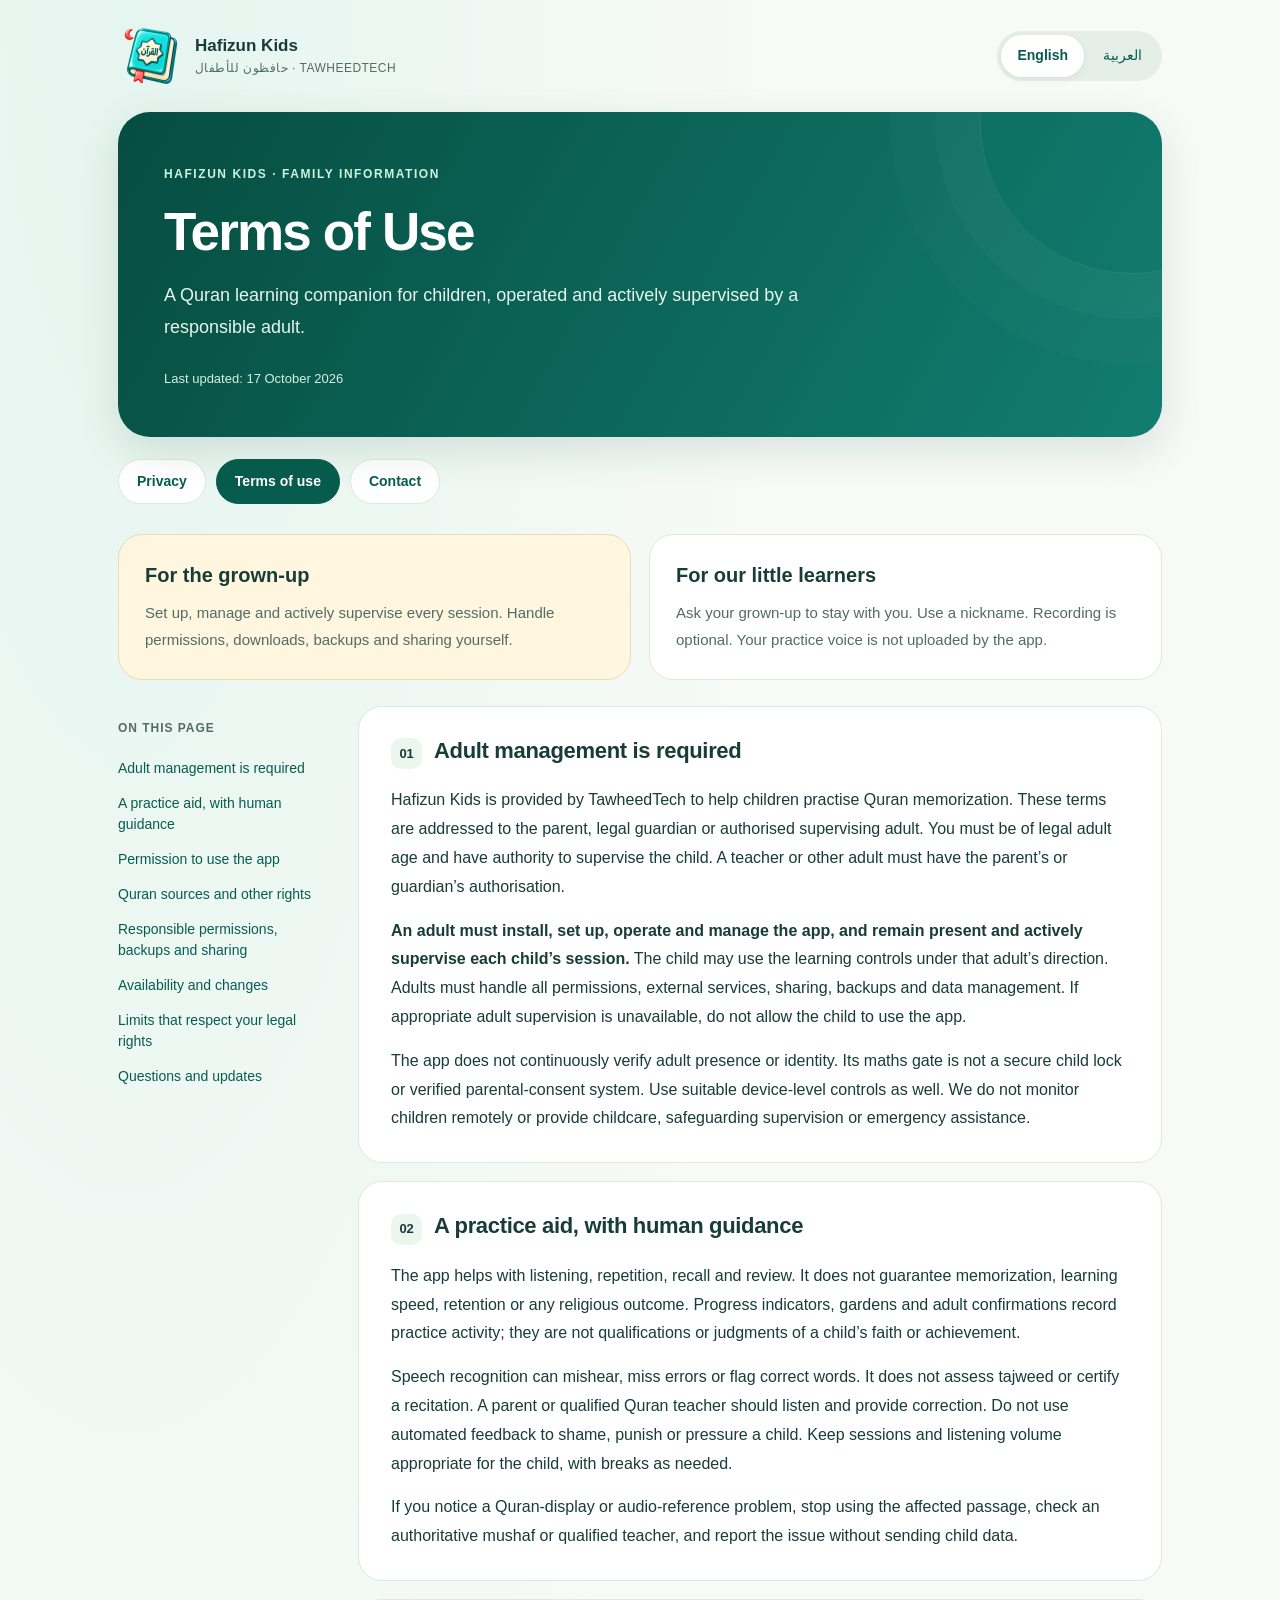
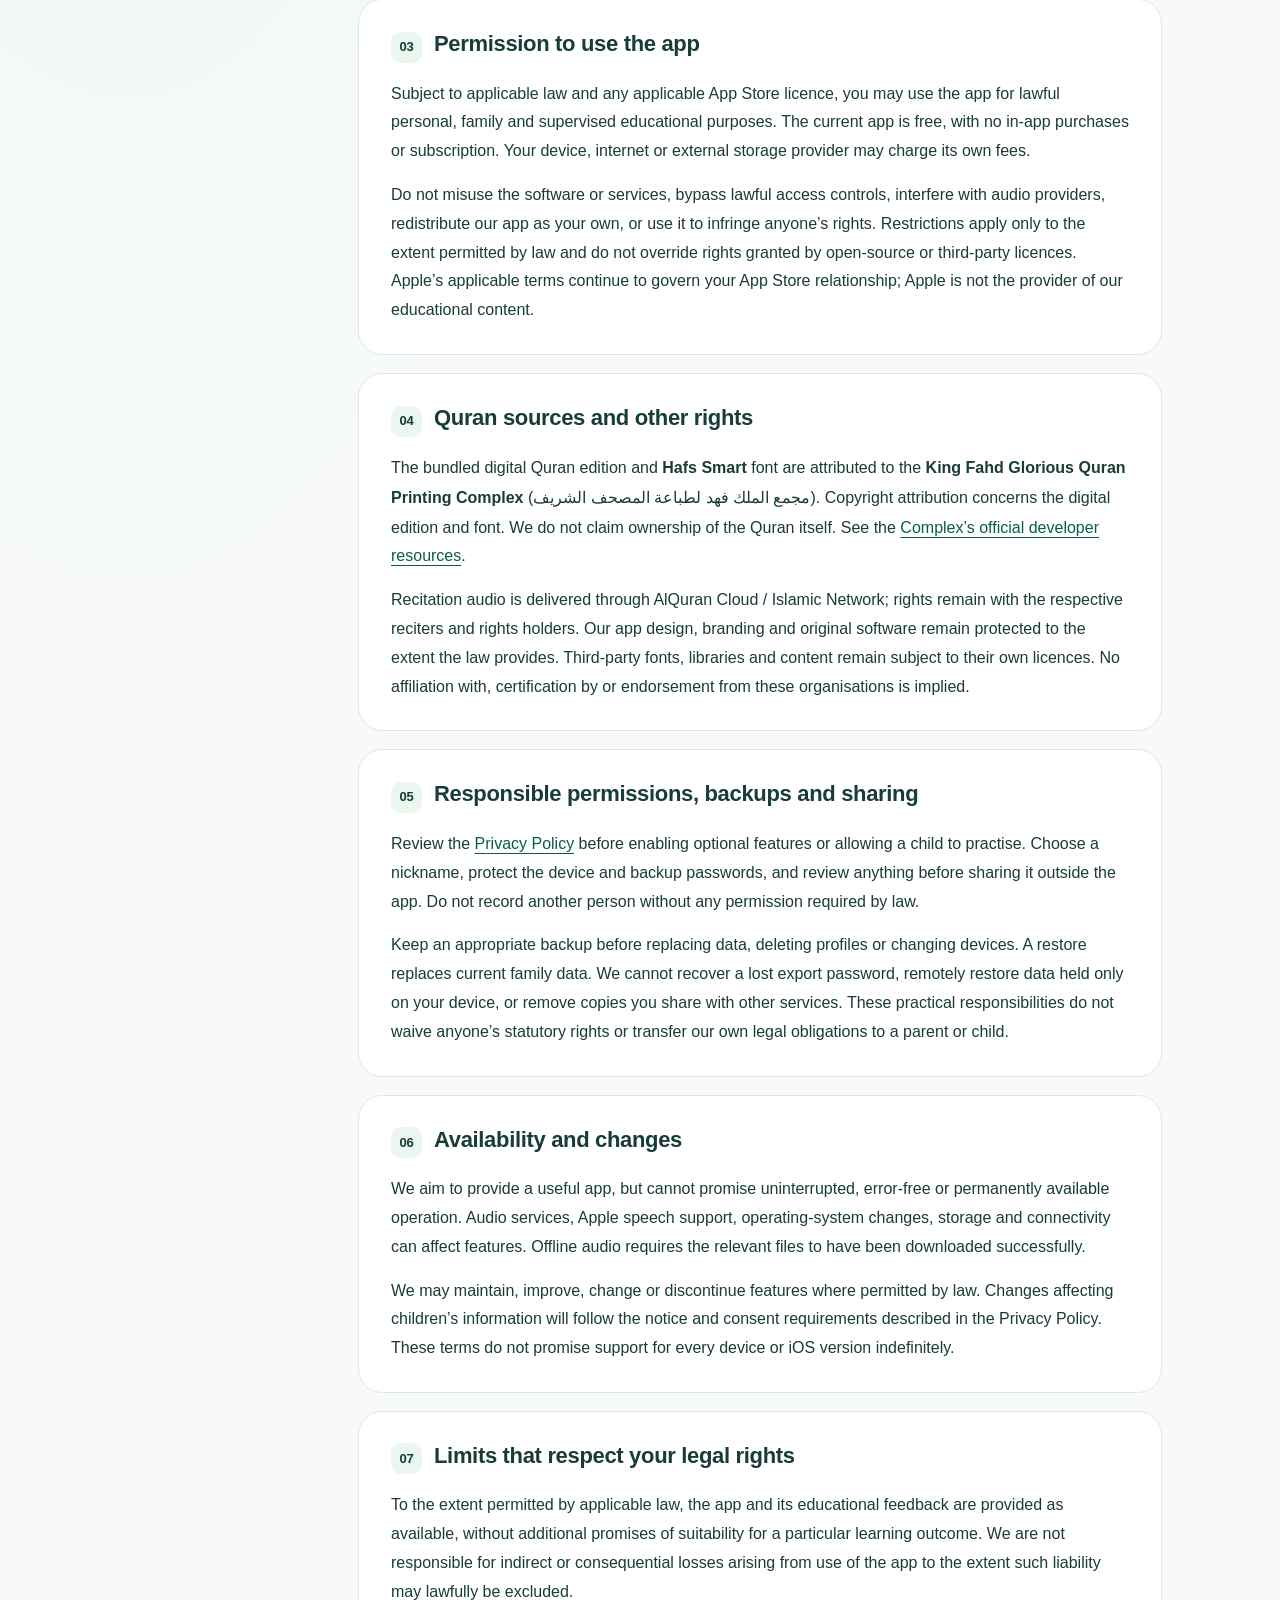
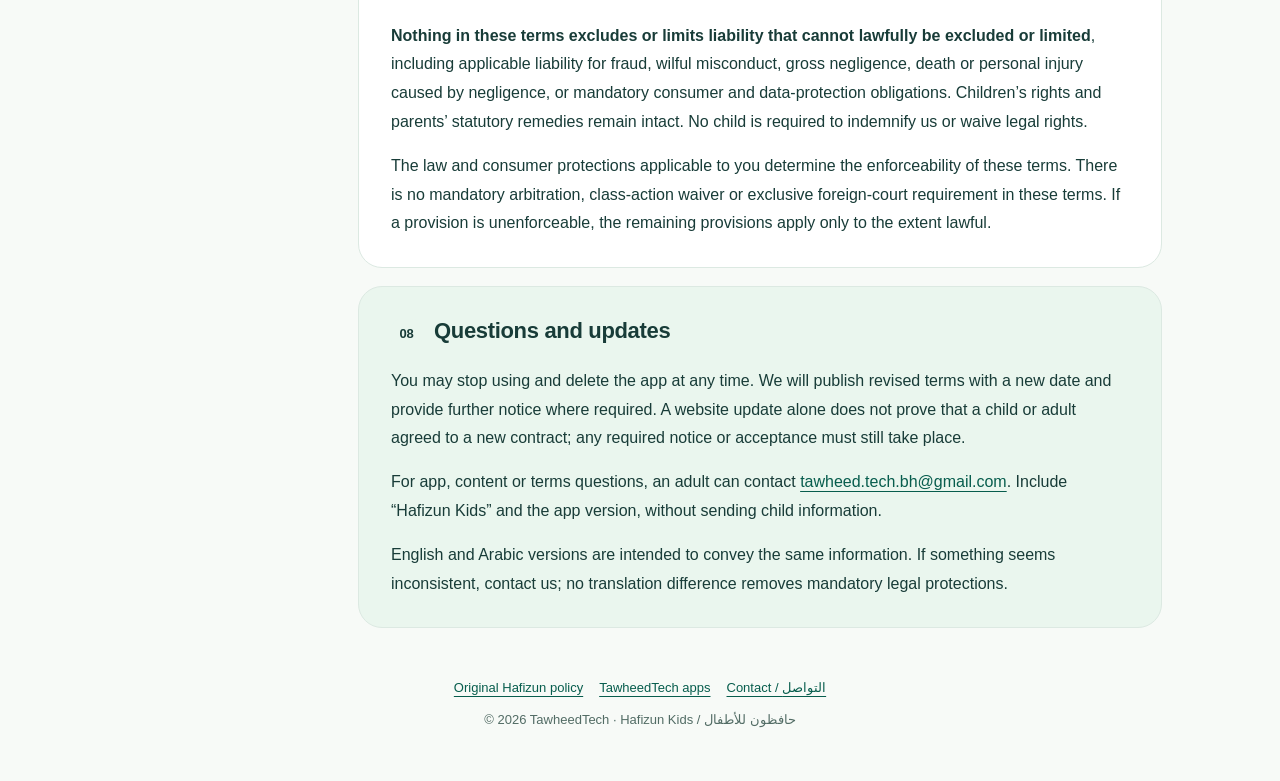
==== terms.html @ 1b9d5322 "Publish Hafizun Kids privacy policy and terms" ====
<!doctype html>
<html lang="en"><head><meta charset="utf-8"><meta name="viewport" content="width=device-width,initial-scale=1"><meta name="description" content="Hafizun Kids Terms of Use: adult supervision, local family data, optional on-device voice practice and parent choices. English and Arabic."><meta name="theme-color" content="#075d4d"><meta name="referrer" content="no-referrer"><meta name="robots" content="index,follow"><title>Terms of Use · Hafizun Kids</title><link rel="icon" href="logo.png"><link rel="stylesheet" href="style.css"></head>
<body><a class="skip" href="#main">Skip to content / انتقل إلى المحتوى</a><div class="shell"><header class="topbar"><a class="brand" href="index.html" data-local-link><img src="logo.png" width="64" height="64" alt="Hafizun Kids Quran book and crescent logo"><span>Hafizun Kids<small>حافظون للأطفال · TAWHEEDTECH</small></span></a><nav class="languages" aria-label="Language / اللغة"><a href="?lang=en" data-language-link="en" lang="en">English</a><a href="?lang=ar" data-language-link="ar" lang="ar">العربية</a></nav></header><main id="main"><noscript><p class="nojs-note">Both languages are shown below. تظهر اللغتان أدناه.</p></noscript><article data-language="en" lang="en" dir="ltr"><header class="hero"><span class="eyebrow">HAFIZUN KIDS · FAMILY INFORMATION</span><h1>Terms of Use</h1><p>A Quran learning companion for children, operated and actively supervised by a responsible adult.</p><p class="meta">Last updated: 17 October 2026</p></header><nav class="tabs" aria-label="Policy pages"><a href="index.html" data-local-link >Privacy</a><a href="terms.html" data-local-link aria-current="page">Terms of use</a><a href="#en-contact">Contact</a></nav><div class="intro"><section class="tile adult"><h2>For the grown-up</h2><p>Set up, manage and actively supervise every session. Handle permissions, downloads, backups and sharing yourself.</p></section><section class="tile"><h2>For our little learners</h2><p>Ask your grown-up to stay with you. Use a nickname. Recording is optional. Your practice voice is not uploaded by the app.</p></section></div><div class="layout"><nav class="toc" aria-label="On this page"><h2>On this page</h2><a href="#en-adult-use">Adult management is required</a><a href="#en-learning">A practice aid, with human guidance</a><a href="#en-licence">Permission to use the app</a><a href="#en-rights">Quran sources and other rights</a><a href="#en-your-data">Responsible permissions, backups and sharing</a><a href="#en-availability">Availability and changes</a><a href="#en-limits">Limits that respect your legal rights</a><a href="#en-contact">Questions and updates</a></nav><div class="content"><section class="section " id="en-adult-use"><h2><span class="number" aria-hidden="true">01</span>Adult management is required</h2><p>Hafizun Kids is provided by TawheedTech to help children practise Quran memorization. These terms are addressed to the parent, legal guardian or authorised supervising adult. You must be of legal adult age and have authority to supervise the child. A teacher or other adult must have the parent’s or guardian’s authorisation.</p><p><strong>An adult must install, set up, operate and manage the app, and remain present and actively supervise each child’s session.</strong> The child may use the learning controls under that adult’s direction. Adults must handle all permissions, external services, sharing, backups and data management. If appropriate adult supervision is unavailable, do not allow the child to use the app.</p><p>The app does not continuously verify adult presence or identity. Its maths gate is not a secure child lock or verified parental-consent system. Use suitable device-level controls as well. We do not monitor children remotely or provide childcare, safeguarding supervision or emergency assistance.</p></section><section class="section " id="en-learning"><h2><span class="number" aria-hidden="true">02</span>A practice aid, with human guidance</h2><p>The app helps with listening, repetition, recall and review. It does not guarantee memorization, learning speed, retention or any religious outcome. Progress indicators, gardens and adult confirmations record practice activity; they are not qualifications or judgments of a child’s faith or achievement.</p><p>Speech recognition can mishear, miss errors or flag correct words. It does not assess tajweed or certify a recitation. A parent or qualified Quran teacher should listen and provide correction. Do not use automated feedback to shame, punish or pressure a child. Keep sessions and listening volume appropriate for the child, with breaks as needed.</p><p>If you notice a Quran-display or audio-reference problem, stop using the affected passage, check an authoritative mushaf or qualified teacher, and report the issue without sending child data.</p></section><section class="section " id="en-licence"><h2><span class="number" aria-hidden="true">03</span>Permission to use the app</h2><p>Subject to applicable law and any applicable App Store licence, you may use the app for lawful personal, family and supervised educational purposes. The current app is free, with no in-app purchases or subscription. Your device, internet or external storage provider may charge its own fees.</p><p>Do not misuse the software or services, bypass lawful access controls, interfere with audio providers, redistribute our app as your own, or use it to infringe anyone’s rights. Restrictions apply only to the extent permitted by law and do not override rights granted by open-source or third-party licences. Apple’s applicable terms continue to govern your App Store relationship; Apple is not the provider of our educational content.</p></section><section class="section " id="en-rights"><h2><span class="number" aria-hidden="true">04</span>Quran sources and other rights</h2><p>The bundled digital Quran edition and <strong>Hafs Smart</strong> font are attributed to the <strong>King Fahd Glorious Quran Printing Complex</strong> (<span lang="ar" dir="rtl">مجمع الملك فهد لطباعة المصحف الشريف</span>). Copyright attribution concerns the digital edition and font. We do not claim ownership of the Quran itself. See the <a href="https://qurancomplex.gov.sa/en/techquran/dev/">Complex’s official developer resources</a>.</p><p>Recitation audio is delivered through AlQuran Cloud / Islamic Network; rights remain with the respective reciters and rights holders. Our app design, branding and original software remain protected to the extent the law provides. Third-party fonts, libraries and content remain subject to their own licences. No affiliation with, certification by or endorsement from these organisations is implied.</p></section><section class="section " id="en-your-data"><h2><span class="number" aria-hidden="true">05</span>Responsible permissions, backups and sharing</h2><p>Review the <a href="index.html" data-local-link>Privacy Policy</a> before enabling optional features or allowing a child to practise. Choose a nickname, protect the device and backup passwords, and review anything before sharing it outside the app. Do not record another person without any permission required by law.</p><p>Keep an appropriate backup before replacing data, deleting profiles or changing devices. A restore replaces current family data. We cannot recover a lost export password, remotely restore data held only on your device, or remove copies you share with other services. These practical responsibilities do not waive anyone’s statutory rights or transfer our own legal obligations to a parent or child.</p></section><section class="section " id="en-availability"><h2><span class="number" aria-hidden="true">06</span>Availability and changes</h2><p>We aim to provide a useful app, but cannot promise uninterrupted, error-free or permanently available operation. Audio services, Apple speech support, operating-system changes, storage and connectivity can affect features. Offline audio requires the relevant files to have been downloaded successfully.</p><p>We may maintain, improve, change or discontinue features where permitted by law. Changes affecting children’s information will follow the notice and consent requirements described in the Privacy Policy. These terms do not promise support for every device or iOS version indefinitely.</p></section><section class="section " id="en-limits"><h2><span class="number" aria-hidden="true">07</span>Limits that respect your legal rights</h2><p>To the extent permitted by applicable law, the app and its educational feedback are provided as available, without additional promises of suitability for a particular learning outcome. We are not responsible for indirect or consequential losses arising from use of the app to the extent such liability may lawfully be excluded.</p><p><strong>Nothing in these terms excludes or limits liability that cannot lawfully be excluded or limited</strong>, including applicable liability for fraud, wilful misconduct, gross negligence, death or personal injury caused by negligence, or mandatory consumer and data-protection obligations. Children’s rights and parents’ statutory remedies remain intact. No child is required to indemnify us or waive legal rights.</p><p>The law and consumer protections applicable to you determine the enforceability of these terms. There is no mandatory arbitration, class-action waiver or exclusive foreign-court requirement in these terms. If a provision is unenforceable, the remaining provisions apply only to the extent lawful.</p></section><section class="section contact" id="en-contact"><h2><span class="number" aria-hidden="true">08</span>Questions and updates</h2><p>You may stop using and delete the app at any time. We will publish revised terms with a new date and provide further notice where required. A website update alone does not prove that a child or adult agreed to a new contract; any required notice or acceptance must still take place.</p><p>For app, content or terms questions, an adult can contact <a href="mailto:tawheed.tech.bh@gmail.com">tawheed.tech.bh@gmail.com</a>. Include “Hafizun Kids” and the app version, without sending child information.</p><p>English and Arabic versions are intended to convey the same information. If something seems inconsistent, contact us; no translation difference removes mandatory legal protections.</p></section></div></div></article><article data-language="ar" lang="ar" dir="rtl"><header class="hero"><span class="eyebrow">حافظون للأطفال · معلومات للأسرة</span><h1>شروط الاستخدام</h1><p>رفيق لتعلم القرآن للأطفال، يتولى تشغيله والإشراف الفعلي عليه شخص بالغ مسؤول.</p><p class="meta">آخر تحديث: ١٧ أكتوبر ٢٠٢٦</p></header><nav class="tabs" aria-label="صفحات السياسات"><a href="index.html" data-local-link >الخصوصية</a><a href="terms.html" data-local-link aria-current="page">شروط الاستخدام</a><a href="#ar-contact">التواصل</a></nav><div class="intro"><section class="tile adult"><h2>إلى ولي الأمر</h2><p>تولَّ الإعداد والإدارة والإشراف الفعلي على كل جلسة، وتولَّ الأذونات والتنزيلات والنسخ الاحتياطية والمشاركة بنفسك.</p></section><section class="tile"><h2>لأطفالنا الصغار</h2><p>اطلب من ولي أمرك أن يبقى معك. استخدم لقباً. التسجيل اختياري، ولا يرفع التطبيق صوت تدريبك إلى الإنترنت.</p></section></div><div class="layout"><nav class="toc" aria-label="في هذه الصفحة"><h2>في هذه الصفحة</h2><a href="#ar-adult-use">إدارة شخص بالغ مطلوبة</a><a href="#ar-learning">وسيلة للتدريب بإرشاد بشري</a><a href="#ar-licence">الإذن باستخدام التطبيق</a><a href="#ar-rights">مصادر القرآن والحقوق الأخرى</a><a href="#ar-your-data">المسؤولية عن الأذونات والنسخ والمشاركة</a><a href="#ar-availability">التوفر والتغييرات</a><a href="#ar-limits">حدود المسؤولية مع احترام حقوقك</a><a href="#ar-contact">الأسئلة والتحديثات</a></nav><div class="content"><section class="section " id="ar-adult-use"><h2><span class="number" aria-hidden="true">01</span>إدارة شخص بالغ مطلوبة</h2><p>تقدم توحيد تك (TawheedTech) تطبيق حافظون للأطفال لمساعدة الأطفال على التدريب على حفظ القرآن الكريم. هذه الشروط موجهة إلى أحد الوالدين أو ولي الأمر أو الشخص البالغ المخوّل بالإشراف. ويجب أن يكون بالغاً قانونياً ومخوّلاً بالإشراف على الطفل. ويحتاج المعلم أو غيره إلى إذن الوالدين أو ولي الأمر.</p><p><strong>يجب أن يتولى شخص بالغ تثبيت التطبيق وإعداده وتشغيله وإدارته، وأن يبقى حاضراً ويشرف فعلياً على كل جلسة للطفل.</strong> ويجوز للطفل استخدام أدوات التعلم تحت توجيهه. ويتولى البالغ جميع الأذونات والخدمات الخارجية والمشاركة والنسخ الاحتياطية وإدارة البيانات. لا تسمح باستخدام الطفل للتطبيق إذا تعذر توفير الإشراف المناسب.</p><p>لا يتحقق التطبيق باستمرار من حضور الشخص البالغ أو هويته، وليس السؤال الحسابي قفلاً آمناً للأطفال أو نظاماً للموافقة الأبوية الموثقة. استخدم أيضاً أدوات التحكم المناسبة على الجهاز. ونحن لا نراقب الأطفال عن بُعد ولا نقدم رعاية أطفال أو إشرافاً على سلامتهم أو مساعدة طارئة.</p></section><section class="section " id="ar-learning"><h2><span class="number" aria-hidden="true">02</span>وسيلة للتدريب بإرشاد بشري</h2><p>يساعد التطبيق في الاستماع والتكرار والتسميع والمراجعة، ولا يضمن الحفظ أو سرعة التعلم أو ثباته أو نتيجة دينية معينة. وتسجل مؤشرات التقدم والحديقة وتأكيدات الكبار نشاط التدريب، ولا تُعد شهادات أو حكماً على إيمان الطفل أو إنجازه.</p><p>قد يسيء التعرف الصوتي فهم الكلمات أو يفوّت أخطاء أو يعدّ الكلمات الصحيحة خاطئة. وهو لا يقيّم التجويد ولا يعتمد صحة التلاوة. ينبغي أن يستمع ولي الأمر أو معلم قرآن مؤهل ويقدم التصحيح. لا تستخدم الملاحظات الآلية لإحراج الطفل أو معاقبته أو الضغط عليه، واجعل الجلسات ومستوى الصوت مناسبين مع فترات راحة.</p><p>إذا لاحظت مشكلة في عرض القرآن أو مطابقة التلاوة، فتوقف عن استخدام الجزء المتأثر، وراجعه في مصحف موثوق أو مع معلم مؤهل، وأبلغنا دون إرسال بيانات الطفل.</p></section><section class="section " id="ar-licence"><h2><span class="number" aria-hidden="true">03</span>الإذن باستخدام التطبيق</h2><p>مع مراعاة القانون وأي ترخيص واجب التطبيق من متجر التطبيقات، يجوز استخدام التطبيق لأغراض شخصية وأسرية وتعليمية مشروعة وتحت الإشراف. التطبيق الحالي مجاني، بلا مشتريات داخل التطبيق أو اشتراك. وقد يفرض مزوّد الجهاز أو الإنترنت أو التخزين الخارجي رسوماً خاصة به.</p><p>لا تُسئ استخدام البرنامج أو الخدمات أو تتجاوز ضوابط الوصول المشروعة أو تعطل مزوّدي التلاوة أو تعِد توزيع التطبيق باعتباره تطبيقك أو تنتهك حقوق الآخرين. تسري القيود بالقدر الذي يسمح به القانون ولا تتجاوز حقوق التراخيص المفتوحة أو تراخيص الجهات الأخرى. وتستمر شروط Apple الواجبة التطبيق في تنظيم علاقتك بمتجرها؛ وليست Apple مزوّد محتوانا التعليمي.</p></section><section class="section " id="ar-rights"><h2><span class="number" aria-hidden="true">04</span>مصادر القرآن والحقوق الأخرى</h2><p>تُنسب النسخة الرقمية المرفقة من القرآن وخط <strong>Hafs Smart</strong> إلى <strong>مجمع الملك فهد لطباعة المصحف الشريف</strong>. وتتعلق نسبة حقوق النشر بالنسخة الرقمية والخط، ولا ندّعي ملكية القرآن الكريم نفسه. راجع <a href="https://qurancomplex.gov.sa/en/techquran/dev/">موارد المطورين الرسمية للمجمع</a>.</p><p>تُقدَّم التلاوات عبر AlQuran Cloud / Islamic Network، وتبقى حقوقها للقراء وأصحاب الحقوق المعنيين. ويظل تصميم تطبيقنا وعلاماته وبرمجياته الأصلية محمياً بالقدر الذي يقرره القانون. وتخضع الخطوط والمكتبات والمحتويات التابعة للغير لتراخيصها. ولا يُقصد الإيحاء بارتباط بهذه الجهات أو اعتماد أو تأييد منها.</p></section><section class="section " id="ar-your-data"><h2><span class="number" aria-hidden="true">05</span>المسؤولية عن الأذونات والنسخ والمشاركة</h2><p>راجع <a href="index.html" data-local-link>سياسة الخصوصية</a> قبل تفعيل الميزات الاختيارية أو السماح للطفل بالتدريب. اختر لقباً واحمِ الجهاز وكلمات مرور النسخ وراجع أي محتوى قبل مشاركته خارج التطبيق. ولا تسجّل شخصاً آخر دون الإذن الذي يتطلبه القانون.</p><p>احتفظ بنسخة مناسبة قبل استبدال البيانات أو حذف الملفات أو تغيير الجهاز. وتستبدل الاستعادة بيانات الأسرة الحالية. لا نستطيع استعادة كلمة مرور نسخة فقدتها أو استرجاع بيانات لا توجد إلا على جهازك عن بُعد أو إزالة نسخ شاركتها مع خدمات أخرى. ولا تعني هذه المسؤوليات العملية التنازل عن الحقوق القانونية أو نقل التزاماتنا القانونية إلى ولي الأمر أو الطفل.</p></section><section class="section " id="ar-availability"><h2><span class="number" aria-hidden="true">06</span>التوفر والتغييرات</h2><p>نسعى لتقديم تطبيق مفيد، لكن لا يمكننا ضمان تشغيل دائم بلا انقطاع أو أخطاء. وقد تؤثر خدمات التلاوة ودعم الكلام لدى Apple وتغييرات النظام والتخزين والاتصال في الميزات. ويتطلب الاستماع دون اتصال تنزيل الملفات المطلوبة بنجاح.</p><p>قد نصون الميزات أو نحسنها أو نغيرها أو نوقفها بالقدر المسموح قانوناً. وتتبع التغييرات المتعلقة بمعلومات الأطفال متطلبات الإشعار والموافقة الواردة في سياسة الخصوصية. ولا تضمن هذه الشروط دعم كل جهاز أو إصدار iOS إلى أجل غير محدد.</p></section><section class="section " id="ar-limits"><h2><span class="number" aria-hidden="true">07</span>حدود المسؤولية مع احترام حقوقك</h2><p>بالقدر الذي يسمح به القانون، يُقدَّم التطبيق وملاحظاته التعليمية بحسب توفرهما، دون وعود إضافية بملاءمتهما لنتيجة تعليمية محددة. ولا نتحمل الخسائر غير المباشرة أو التبعية الناشئة عن استخدام التطبيق بالقدر الذي يجوز فيه استبعاد هذه المسؤولية قانوناً.</p><p><strong>لا تستبعد هذه الشروط أو تحدّ أي مسؤولية لا يجوز قانوناً استبعادها أو الحد منها</strong>، بما في ذلك المسؤولية الواجبة التطبيق عن الاحتيال أو السلوك المتعمد أو الإهمال الجسيم أو الوفاة أو الإصابة الناتجة عن الإهمال أو التزامات حماية المستهلك والبيانات الإلزامية. وتبقى حقوق الأطفال ووسائل الإنصاف القانونية لوالديهم محفوظة. ولا يُطلب من أي طفل تعويضنا أو التنازل عن حقوقه.</p><p>يحدد القانون وضمانات حماية المستهلك المنطبقة عليك مدى قابلية هذه الشروط للتنفيذ. ولا تتضمن تحكيماً إلزامياً أو تنازلاً عن الدعاوى الجماعية أو إلزاماً بمحكمة أجنبية حصرية. وإذا تعذر تنفيذ حكم، تسري بقية الأحكام بالقدر المشروع فقط.</p></section><section class="section contact" id="ar-contact"><h2><span class="number" aria-hidden="true">08</span>الأسئلة والتحديثات</h2><p>يمكنك التوقف عن استخدام التطبيق وحذفه في أي وقت. ننشر الشروط المعدلة بتاريخ جديد، ونقدم إشعاراً إضافياً متى كان مطلوباً. ولا يثبت تحديث الموقع وحده موافقة طفل أو بالغ على عقد جديد؛ وتظل إجراءات الإشعار أو القبول المطلوبة واجبة.</p><p>لأسئلة التطبيق أو المحتوى أو الشروط، يمكن لشخص بالغ مراسلة <a href="mailto:tawheed.tech.bh@gmail.com"><bdi>tawheed.tech.bh@gmail.com</bdi></a> مع ذكر «حافظون للأطفال» وإصدار التطبيق، دون إرسال معلومات الطفل.</p><p>تهدف النسختان العربية والإنجليزية إلى تقديم المعنى نفسه. إذا لاحظت اختلافاً، فتواصل معنا؛ ولا يُسقط اختلاف الترجمة الحماية القانونية الإلزامية.</p></section></div></div></article></main><footer class="footer"><nav aria-label="Related pages"><a href="https://tawheedtech.github.io/hafizun-privacy-policy/">Original Hafizun policy</a><a href="https://noorpath.net/">TawheedTech apps</a><a href="mailto:tawheed.tech.bh@gmail.com">Contact / التواصل</a></nav><p>© 2026 TawheedTech · Hafizun Kids / حافظون للأطفال</p></footer></div><script src="page.js"></script></body></html>
---- style.css ----
:root{--ink:#183c38;--muted:#526c65;--green:#075d4d;--teal:#14796b;--line:#dce9e2;--paper:#fff;--mint:#eaf6ee;--cream:#fff6df;--radius:24px;color-scheme:light;font-synthesis:none}
*{box-sizing:border-box}html{scroll-behavior:smooth;scroll-padding-top:30px}body{margin:0;background:radial-gradient(ellipse at 10% 0,#e5f5ef,transparent 650px),#f7faf7;color:var(--ink);font:17px/1.8 -apple-system,BlinkMacSystemFont,"Segoe UI",Arial,sans-serif}a{color:var(--green);text-underline-offset:4px}a:hover{text-decoration-thickness:2px}button,a{-webkit-tap-highlight-color:transparent}button{font:inherit}a:focus-visible,button:focus-visible{outline:3px solid #bc740e;outline-offset:4px;border-radius:5px}.skip{position:absolute;top:-100px;left:12px;background:white;padding:12px;z-index:20}.skip:focus{top:12px}.shell{max-width:1100px;margin:auto;padding:0 28px}.topbar{display:flex;align-items:center;justify-content:space-between;gap:20px;padding:24px 0}.brand{display:flex;align-items:center;gap:13px;text-decoration:none;color:var(--ink);font-weight:750;line-height:1.3}.brand img{width:64px;height:64px;object-fit:contain}.brand small{display:block;color:var(--muted);font-weight:500;font-size:12px;margin-top:4px;letter-spacing:.04em}.languages{display:flex;gap:3px;background:#e6eee8;border-radius:99px;padding:4px}.languages a{min-height:42px;padding:6px 16px;border-radius:99px;text-decoration:none;font-size:14px;font-weight:650;display:grid;place-items:center}.languages a[aria-current=true]{background:white;color:var(--green);box-shadow:0 2px 7px #234b3514}.hero{position:relative;overflow:hidden;padding:46px;border-radius:32px;color:white;background:linear-gradient(120deg,#064d40,#117d70);box-shadow:0 14px 40px #123c2820}.hero::after{content:"";position:absolute;width:300px;height:300px;border:1px solid #ffffff16;border-radius:50%;right:-120px;top:-140px;box-shadow:0 0 0 45px #ffffff06,0 0 0 90px #ffffff04;pointer-events:none}.eyebrow{display:inline-block;font-size:12px;font-weight:700;letter-spacing:.13em;text-transform:uppercase;margin:0 0 16px;color:#c9f3e2}h1{font-size:clamp(34px,5vw,53px);line-height:1.15;letter-spacing:-.035em;margin:0 0 16px;font-weight:780}.hero p{max-width:660px;margin:0;color:#e6f5ed;font-size:18px}.meta{font-size:13px!important;margin-top:24px!important;color:#d8eee3!important}.tabs{display:flex;gap:10px;flex-wrap:wrap;margin:22px 0 30px}.tabs a{padding:9px 18px;border-radius:99px;background:white;border:1px solid var(--line);text-decoration:none;font-weight:650;font-size:14px;min-height:44px}.tabs a[aria-current=page]{background:var(--green);color:white;border-color:var(--green)}.intro{display:grid;grid-template-columns:1fr 1fr;gap:18px;margin-bottom:26px}.tile{background:white;border:1px solid var(--line);border-radius:var(--radius);padding:26px}.tile.adult{background:var(--cream);border-color:#e8dcb7}.tile h2{font-size:20px;line-height:1.4;margin:0 0 10px}.tile p,.tile ul{margin:0;color:var(--muted);font-size:15px}.tile ul{padding-inline-start:20px}.layout{display:grid;grid-template-columns:210px minmax(0,1fr);gap:30px;align-items:start}.toc{position:sticky;top:24px;padding:12px 0}.toc h2{font-size:12px;letter-spacing:.08em;text-transform:uppercase;color:var(--muted);margin:0 0 12px}.toc a{display:block;font-size:14px;padding:7px 0;line-height:1.5;text-decoration:none}.toc a:hover{text-decoration:underline}.content{min-width:0}.section{background:white;border:1px solid var(--line);border-radius:var(--radius);padding:29px 32px;margin-bottom:18px;scroll-margin-top:24px}.section h2{display:flex;align-items:baseline;gap:12px;font-size:22px;line-height:1.4;margin:0 0 17px;letter-spacing:-.015em}.number{flex-shrink:0;display:inline-grid;place-items:center;background:var(--mint);border-radius:10px;min-width:31px;height:31px;font-size:13px;vertical-align:middle}.section p,.section ul{margin:0 0 15px;font-size:16px}.section p:last-child,.section ul:last-child{margin-bottom:0}.section ul{padding-inline-start:21px}.section li+li{margin-top:6px}.section strong{font-weight:700}.notice{background:var(--mint);border-inline-start:3px solid #459a70;padding:15px 18px;border-radius:0 12px 12px 0;font-size:15px!important}.contact{background:#eaf6ee}.contact a{overflow-wrap:anywhere}.footer{padding:30px 0 42px;text-align:center;color:var(--muted);font-size:13px}.footer a{margin:0 8px}.footer p{margin:8px 0}.review-banner{padding:12px 20px;background:#fff2cf;border:1px dashed #ba8124;border-radius:12px;margin-bottom:18px;font-size:13px;color:#69480f}.js [data-language]{display:none}.js [data-language].active-language{display:block}[dir=rtl]{font-family:Arial,"Segoe UI",sans-serif;line-height:1.95}[dir=rtl] h1{letter-spacing:0;line-height:1.35}[dir=rtl] .eyebrow{letter-spacing:0}[dir=rtl] .notice{border-radius:12px 0 0 12px}[dir=rtl] .section h2{line-height:1.6;letter-spacing:0}[dir=rtl] .toc h2{letter-spacing:0}.nojs-note{padding:15px;background:var(--cream)}
@media(max-width:800px){.layout{grid-template-columns:1fr;gap:8px}.toc{position:static;display:flex;flex-wrap:wrap;gap:6px 15px;padding:0 4px 16px}.toc h2{width:100%;margin-bottom:0}.toc a{padding:2px 0}.intro{grid-template-columns:1fr}.hero{padding:32px}.section{padding:25px}.topbar{padding:18px 0}.shell{padding:0 20px}}
@media(max-width:440px){body{font-size:16px}.shell{padding:0 15px}.hero{border-radius:24px;padding:28px 24px}.hero p{font-size:16px}.brand{font-size:15px;gap:5px}.brand img{width:49px;height:49px}.brand small{font-size:10px}.languages a{padding:6px 11px;font-size:12px}.section{padding:23px 20px}.section h2{font-size:20px}.tabs a{padding:8px 14px}.tile{padding:23px}}
@media(prefers-reduced-motion:reduce){html{scroll-behavior:auto}}
@media print{.topbar,.tabs,.toc,.review-banner,.footer nav{display:none}.shell{max-width:none;padding:0}.hero{background:white;color:black;box-shadow:none;padding:0;border-radius:0}.hero p,.meta,.eyebrow{color:black!important}.intro{margin-top:24px}.layout{display:block}.section{break-inside:avoid;padding:18px 0;border:0;border-bottom:1px solid #ccc;border-radius:0}.footer{text-align:start}.js [data-language]:not(.active-language){display:none}}
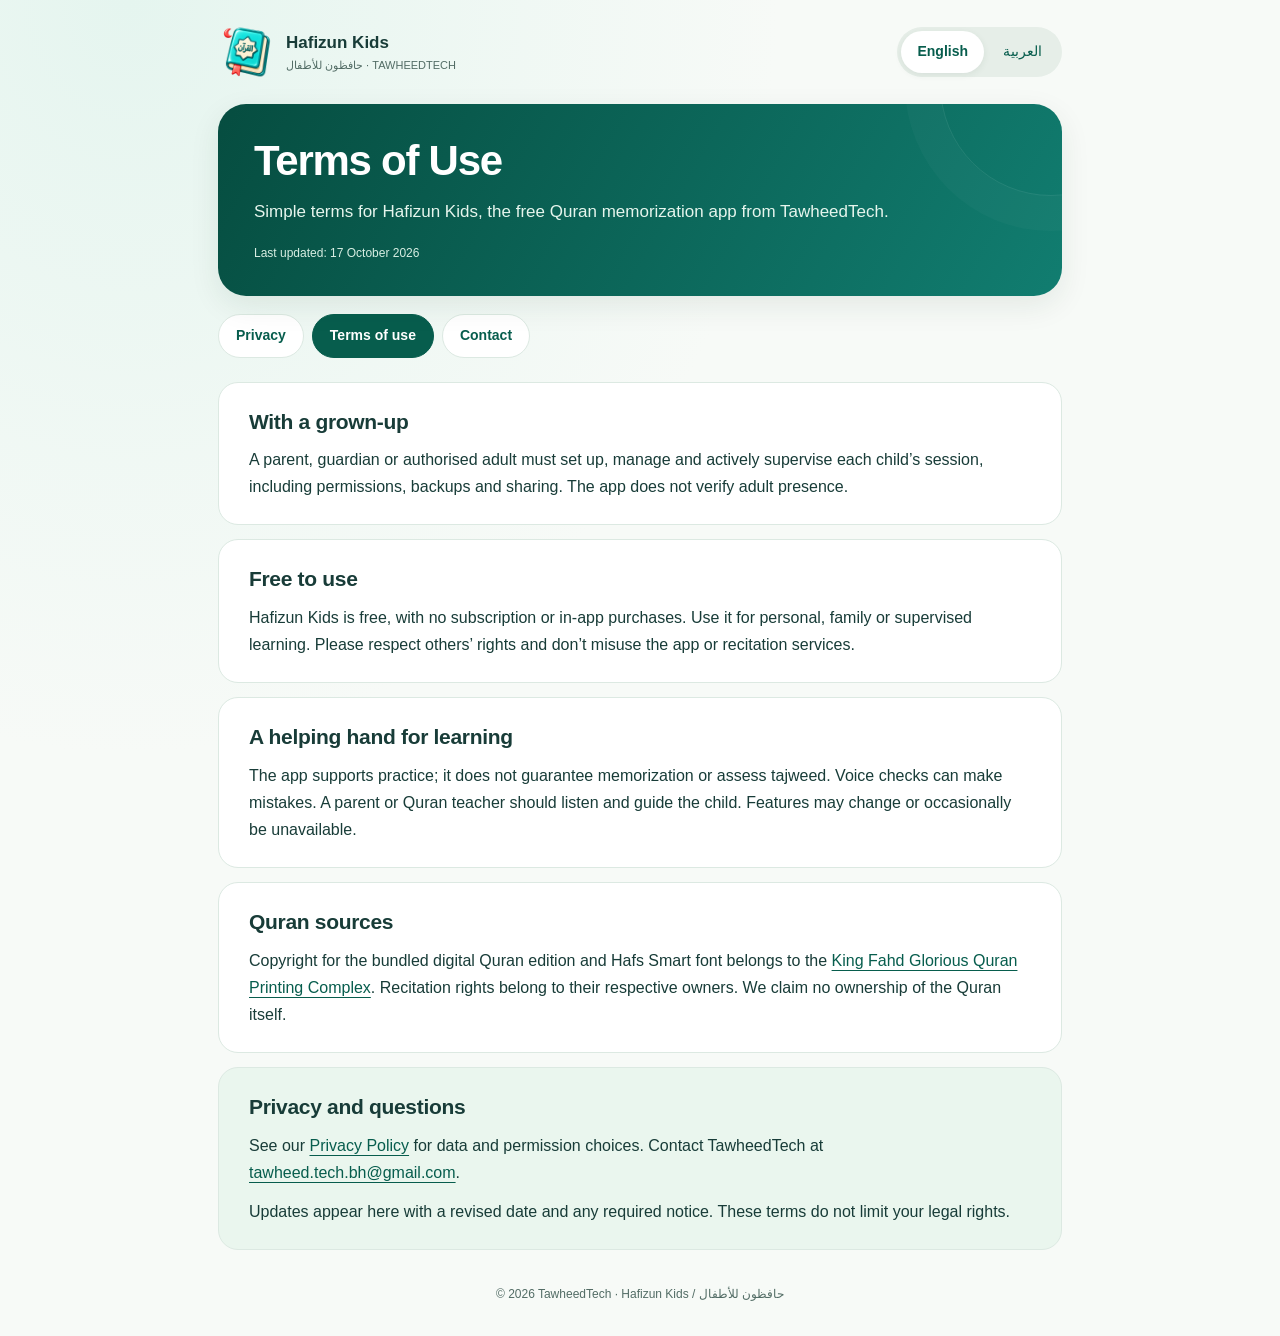
==== commit e2b45d64: "Simplify privacy policy and terms in English and Arabic" ====
--- a/terms.html
+++ b/terms.html
@@ -1,3 +1,3 @@
 <!doctype html>
-<html lang="en"><head><meta charset="utf-8"><meta name="viewport" content="width=device-width,initial-scale=1"><meta name="description" content="Hafizun Kids Terms of Use: adult supervision, local family data, optional on-device voice practice and parent choices. English and Arabic."><meta name="theme-color" content="#075d4d"><meta name="referrer" content="no-referrer"><meta name="robots" content="index,follow"><title>Terms of Use · Hafizun Kids</title><link rel="icon" href="logo.png"><link rel="stylesheet" href="style.css"></head>
-<body><a class="skip" href="#main">Skip to content / انتقل إلى المحتوى</a><div class="shell"><header class="topbar"><a class="brand" href="index.html" data-local-link><img src="logo.png" width="64" height="64" alt="Hafizun Kids Quran book and crescent logo"><span>Hafizun Kids<small>حافظون للأطفال · TAWHEEDTECH</small></span></a><nav class="languages" aria-label="Language / اللغة"><a href="?lang=en" data-language-link="en" lang="en">English</a><a href="?lang=ar" data-language-link="ar" lang="ar">العربية</a></nav></header><main id="main"><noscript><p class="nojs-note">Both languages are shown below. تظهر اللغتان أدناه.</p></noscript><article data-language="en" lang="en" dir="ltr"><header class="hero"><span class="eyebrow">HAFIZUN KIDS · FAMILY INFORMATION</span><h1>Terms of Use</h1><p>A Quran learning companion for children, operated and actively supervised by a responsible adult.</p><p class="meta">Last updated: 17 October 2026</p></header><nav class="tabs" aria-label="Policy pages"><a href="index.html" data-local-link >Privacy</a><a href="terms.html" data-local-link aria-current="page">Terms of use</a><a href="#en-contact">Contact</a></nav><div class="intro"><section class="tile adult"><h2>For the grown-up</h2><p>Set up, manage and actively supervise every session. Handle permissions, downloads, backups and sharing yourself.</p></section><section class="tile"><h2>For our little learners</h2><p>Ask your grown-up to stay with you. Use a nickname. Recording is optional. Your practice voice is not uploaded by the app.</p></section></div><div class="layout"><nav class="toc" aria-label="On this page"><h2>On this page</h2><a href="#en-adult-use">Adult management is required</a><a href="#en-learning">A practice aid, with human guidance</a><a href="#en-licence">Permission to use the app</a><a href="#en-rights">Quran sources and other rights</a><a href="#en-your-data">Responsible permissions, backups and sharing</a><a href="#en-availability">Availability and changes</a><a href="#en-limits">Limits that respect your legal rights</a><a href="#en-contact">Questions and updates</a></nav><div class="content"><section class="section " id="en-adult-use"><h2><span class="number" aria-hidden="true">01</span>Adult management is required</h2><p>Hafizun Kids is provided by TawheedTech to help children practise Quran memorization. These terms are addressed to the parent, legal guardian or authorised supervising adult. You must be of legal adult age and have authority to supervise the child. A teacher or other adult must have the parent’s or guardian’s authorisation.</p><p><strong>An adult must install, set up, operate and manage the app, and remain present and actively supervise each child’s session.</strong> The child may use the learning controls under that adult’s direction. Adults must handle all permissions, external services, sharing, backups and data management. If appropriate adult supervision is unavailable, do not allow the child to use the app.</p><p>The app does not continuously verify adult presence or identity. Its maths gate is not a secure child lock or verified parental-consent system. Use suitable device-level controls as well. We do not monitor children remotely or provide childcare, safeguarding supervision or emergency assistance.</p></section><section class="section " id="en-learning"><h2><span class="number" aria-hidden="true">02</span>A practice aid, with human guidance</h2><p>The app helps with listening, repetition, recall and review. It does not guarantee memorization, learning speed, retention or any religious outcome. Progress indicators, gardens and adult confirmations record practice activity; they are not qualifications or judgments of a child’s faith or achievement.</p><p>Speech recognition can mishear, miss errors or flag correct words. It does not assess tajweed or certify a recitation. A parent or qualified Quran teacher should listen and provide correction. Do not use automated feedback to shame, punish or pressure a child. Keep sessions and listening volume appropriate for the child, with breaks as needed.</p><p>If you notice a Quran-display or audio-reference problem, stop using the affected passage, check an authoritative mushaf or qualified teacher, and report the issue without sending child data.</p></section><section class="section " id="en-licence"><h2><span class="number" aria-hidden="true">03</span>Permission to use the app</h2><p>Subject to applicable law and any applicable App Store licence, you may use the app for lawful personal, family and supervised educational purposes. The current app is free, with no in-app purchases or subscription. Your device, internet or external storage provider may charge its own fees.</p><p>Do not misuse the software or services, bypass lawful access controls, interfere with audio providers, redistribute our app as your own, or use it to infringe anyone’s rights. Restrictions apply only to the extent permitted by law and do not override rights granted by open-source or third-party licences. Apple’s applicable terms continue to govern your App Store relationship; Apple is not the provider of our educational content.</p></section><section class="section " id="en-rights"><h2><span class="number" aria-hidden="true">04</span>Quran sources and other rights</h2><p>The bundled digital Quran edition and <strong>Hafs Smart</strong> font are attributed to the <strong>King Fahd Glorious Quran Printing Complex</strong> (<span lang="ar" dir="rtl">مجمع الملك فهد لطباعة المصحف الشريف</span>). Copyright attribution concerns the digital edition and font. We do not claim ownership of the Quran itself. See the <a href="https://qurancomplex.gov.sa/en/techquran/dev/">Complex’s official developer resources</a>.</p><p>Recitation audio is delivered through AlQuran Cloud / Islamic Network; rights remain with the respective reciters and rights holders. Our app design, branding and original software remain protected to the extent the law provides. Third-party fonts, libraries and content remain subject to their own licences. No affiliation with, certification by or endorsement from these organisations is implied.</p></section><section class="section " id="en-your-data"><h2><span class="number" aria-hidden="true">05</span>Responsible permissions, backups and sharing</h2><p>Review the <a href="index.html" data-local-link>Privacy Policy</a> before enabling optional features or allowing a child to practise. Choose a nickname, protect the device and backup passwords, and review anything before sharing it outside the app. Do not record another person without any permission required by law.</p><p>Keep an appropriate backup before replacing data, deleting profiles or changing devices. A restore replaces current family data. We cannot recover a lost export password, remotely restore data held only on your device, or remove copies you share with other services. These practical responsibilities do not waive anyone’s statutory rights or transfer our own legal obligations to a parent or child.</p></section><section class="section " id="en-availability"><h2><span class="number" aria-hidden="true">06</span>Availability and changes</h2><p>We aim to provide a useful app, but cannot promise uninterrupted, error-free or permanently available operation. Audio services, Apple speech support, operating-system changes, storage and connectivity can affect features. Offline audio requires the relevant files to have been downloaded successfully.</p><p>We may maintain, improve, change or discontinue features where permitted by law. Changes affecting children’s information will follow the notice and consent requirements described in the Privacy Policy. These terms do not promise support for every device or iOS version indefinitely.</p></section><section class="section " id="en-limits"><h2><span class="number" aria-hidden="true">07</span>Limits that respect your legal rights</h2><p>To the extent permitted by applicable law, the app and its educational feedback are provided as available, without additional promises of suitability for a particular learning outcome. We are not responsible for indirect or consequential losses arising from use of the app to the extent such liability may lawfully be excluded.</p><p><strong>Nothing in these terms excludes or limits liability that cannot lawfully be excluded or limited</strong>, including applicable liability for fraud, wilful misconduct, gross negligence, death or personal injury caused by negligence, or mandatory consumer and data-protection obligations. Children’s rights and parents’ statutory remedies remain intact. No child is required to indemnify us or waive legal rights.</p><p>The law and consumer protections applicable to you determine the enforceability of these terms. There is no mandatory arbitration, class-action waiver or exclusive foreign-court requirement in these terms. If a provision is unenforceable, the remaining provisions apply only to the extent lawful.</p></section><section class="section contact" id="en-contact"><h2><span class="number" aria-hidden="true">08</span>Questions and updates</h2><p>You may stop using and delete the app at any time. We will publish revised terms with a new date and provide further notice where required. A website update alone does not prove that a child or adult agreed to a new contract; any required notice or acceptance must still take place.</p><p>For app, content or terms questions, an adult can contact <a href="mailto:tawheed.tech.bh@gmail.com">tawheed.tech.bh@gmail.com</a>. Include “Hafizun Kids” and the app version, without sending child information.</p><p>English and Arabic versions are intended to convey the same information. If something seems inconsistent, contact us; no translation difference removes mandatory legal protections.</p></section></div></div></article><article data-language="ar" lang="ar" dir="rtl"><header class="hero"><span class="eyebrow">حافظون للأطفال · معلومات للأسرة</span><h1>شروط الاستخدام</h1><p>رفيق لتعلم القرآن للأطفال، يتولى تشغيله والإشراف الفعلي عليه شخص بالغ مسؤول.</p><p class="meta">آخر تحديث: ١٧ أكتوبر ٢٠٢٦</p></header><nav class="tabs" aria-label="صفحات السياسات"><a href="index.html" data-local-link >الخصوصية</a><a href="terms.html" data-local-link aria-current="page">شروط الاستخدام</a><a href="#ar-contact">التواصل</a></nav><div class="intro"><section class="tile adult"><h2>إلى ولي الأمر</h2><p>تولَّ الإعداد والإدارة والإشراف الفعلي على كل جلسة، وتولَّ الأذونات والتنزيلات والنسخ الاحتياطية والمشاركة بنفسك.</p></section><section class="tile"><h2>لأطفالنا الصغار</h2><p>اطلب من ولي أمرك أن يبقى معك. استخدم لقباً. التسجيل اختياري، ولا يرفع التطبيق صوت تدريبك إلى الإنترنت.</p></section></div><div class="layout"><nav class="toc" aria-label="في هذه الصفحة"><h2>في هذه الصفحة</h2><a href="#ar-adult-use">إدارة شخص بالغ مطلوبة</a><a href="#ar-learning">وسيلة للتدريب بإرشاد بشري</a><a href="#ar-licence">الإذن باستخدام التطبيق</a><a href="#ar-rights">مصادر القرآن والحقوق الأخرى</a><a href="#ar-your-data">المسؤولية عن الأذونات والنسخ والمشاركة</a><a href="#ar-availability">التوفر والتغييرات</a><a href="#ar-limits">حدود المسؤولية مع احترام حقوقك</a><a href="#ar-contact">الأسئلة والتحديثات</a></nav><div class="content"><section class="section " id="ar-adult-use"><h2><span class="number" aria-hidden="true">01</span>إدارة شخص بالغ مطلوبة</h2><p>تقدم توحيد تك (TawheedTech) تطبيق حافظون للأطفال لمساعدة الأطفال على التدريب على حفظ القرآن الكريم. هذه الشروط موجهة إلى أحد الوالدين أو ولي الأمر أو الشخص البالغ المخوّل بالإشراف. ويجب أن يكون بالغاً قانونياً ومخوّلاً بالإشراف على الطفل. ويحتاج المعلم أو غيره إلى إذن الوالدين أو ولي الأمر.</p><p><strong>يجب أن يتولى شخص بالغ تثبيت التطبيق وإعداده وتشغيله وإدارته، وأن يبقى حاضراً ويشرف فعلياً على كل جلسة للطفل.</strong> ويجوز للطفل استخدام أدوات التعلم تحت توجيهه. ويتولى البالغ جميع الأذونات والخدمات الخارجية والمشاركة والنسخ الاحتياطية وإدارة البيانات. لا تسمح باستخدام الطفل للتطبيق إذا تعذر توفير الإشراف المناسب.</p><p>لا يتحقق التطبيق باستمرار من حضور الشخص البالغ أو هويته، وليس السؤال الحسابي قفلاً آمناً للأطفال أو نظاماً للموافقة الأبوية الموثقة. استخدم أيضاً أدوات التحكم المناسبة على الجهاز. ونحن لا نراقب الأطفال عن بُعد ولا نقدم رعاية أطفال أو إشرافاً على سلامتهم أو مساعدة طارئة.</p></section><section class="section " id="ar-learning"><h2><span class="number" aria-hidden="true">02</span>وسيلة للتدريب بإرشاد بشري</h2><p>يساعد التطبيق في الاستماع والتكرار والتسميع والمراجعة، ولا يضمن الحفظ أو سرعة التعلم أو ثباته أو نتيجة دينية معينة. وتسجل مؤشرات التقدم والحديقة وتأكيدات الكبار نشاط التدريب، ولا تُعد شهادات أو حكماً على إيمان الطفل أو إنجازه.</p><p>قد يسيء التعرف الصوتي فهم الكلمات أو يفوّت أخطاء أو يعدّ الكلمات الصحيحة خاطئة. وهو لا يقيّم التجويد ولا يعتمد صحة التلاوة. ينبغي أن يستمع ولي الأمر أو معلم قرآن مؤهل ويقدم التصحيح. لا تستخدم الملاحظات الآلية لإحراج الطفل أو معاقبته أو الضغط عليه، واجعل الجلسات ومستوى الصوت مناسبين مع فترات راحة.</p><p>إذا لاحظت مشكلة في عرض القرآن أو مطابقة التلاوة، فتوقف عن استخدام الجزء المتأثر، وراجعه في مصحف موثوق أو مع معلم مؤهل، وأبلغنا دون إرسال بيانات الطفل.</p></section><section class="section " id="ar-licence"><h2><span class="number" aria-hidden="true">03</span>الإذن باستخدام التطبيق</h2><p>مع مراعاة القانون وأي ترخيص واجب التطبيق من متجر التطبيقات، يجوز استخدام التطبيق لأغراض شخصية وأسرية وتعليمية مشروعة وتحت الإشراف. التطبيق الحالي مجاني، بلا مشتريات داخل التطبيق أو اشتراك. وقد يفرض مزوّد الجهاز أو الإنترنت أو التخزين الخارجي رسوماً خاصة به.</p><p>لا تُسئ استخدام البرنامج أو الخدمات أو تتجاوز ضوابط الوصول المشروعة أو تعطل مزوّدي التلاوة أو تعِد توزيع التطبيق باعتباره تطبيقك أو تنتهك حقوق الآخرين. تسري القيود بالقدر الذي يسمح به القانون ولا تتجاوز حقوق التراخيص المفتوحة أو تراخيص الجهات الأخرى. وتستمر شروط Apple الواجبة التطبيق في تنظيم علاقتك بمتجرها؛ وليست Apple مزوّد محتوانا التعليمي.</p></section><section class="section " id="ar-rights"><h2><span class="number" aria-hidden="true">04</span>مصادر القرآن والحقوق الأخرى</h2><p>تُنسب النسخة الرقمية المرفقة من القرآن وخط <strong>Hafs Smart</strong> إلى <strong>مجمع الملك فهد لطباعة المصحف الشريف</strong>. وتتعلق نسبة حقوق النشر بالنسخة الرقمية والخط، ولا ندّعي ملكية القرآن الكريم نفسه. راجع <a href="https://qurancomplex.gov.sa/en/techquran/dev/">موارد المطورين الرسمية للمجمع</a>.</p><p>تُقدَّم التلاوات عبر AlQuran Cloud / Islamic Network، وتبقى حقوقها للقراء وأصحاب الحقوق المعنيين. ويظل تصميم تطبيقنا وعلاماته وبرمجياته الأصلية محمياً بالقدر الذي يقرره القانون. وتخضع الخطوط والمكتبات والمحتويات التابعة للغير لتراخيصها. ولا يُقصد الإيحاء بارتباط بهذه الجهات أو اعتماد أو تأييد منها.</p></section><section class="section " id="ar-your-data"><h2><span class="number" aria-hidden="true">05</span>المسؤولية عن الأذونات والنسخ والمشاركة</h2><p>راجع <a href="index.html" data-local-link>سياسة الخصوصية</a> قبل تفعيل الميزات الاختيارية أو السماح للطفل بالتدريب. اختر لقباً واحمِ الجهاز وكلمات مرور النسخ وراجع أي محتوى قبل مشاركته خارج التطبيق. ولا تسجّل شخصاً آخر دون الإذن الذي يتطلبه القانون.</p><p>احتفظ بنسخة مناسبة قبل استبدال البيانات أو حذف الملفات أو تغيير الجهاز. وتستبدل الاستعادة بيانات الأسرة الحالية. لا نستطيع استعادة كلمة مرور نسخة فقدتها أو استرجاع بيانات لا توجد إلا على جهازك عن بُعد أو إزالة نسخ شاركتها مع خدمات أخرى. ولا تعني هذه المسؤوليات العملية التنازل عن الحقوق القانونية أو نقل التزاماتنا القانونية إلى ولي الأمر أو الطفل.</p></section><section class="section " id="ar-availability"><h2><span class="number" aria-hidden="true">06</span>التوفر والتغييرات</h2><p>نسعى لتقديم تطبيق مفيد، لكن لا يمكننا ضمان تشغيل دائم بلا انقطاع أو أخطاء. وقد تؤثر خدمات التلاوة ودعم الكلام لدى Apple وتغييرات النظام والتخزين والاتصال في الميزات. ويتطلب الاستماع دون اتصال تنزيل الملفات المطلوبة بنجاح.</p><p>قد نصون الميزات أو نحسنها أو نغيرها أو نوقفها بالقدر المسموح قانوناً. وتتبع التغييرات المتعلقة بمعلومات الأطفال متطلبات الإشعار والموافقة الواردة في سياسة الخصوصية. ولا تضمن هذه الشروط دعم كل جهاز أو إصدار iOS إلى أجل غير محدد.</p></section><section class="section " id="ar-limits"><h2><span class="number" aria-hidden="true">07</span>حدود المسؤولية مع احترام حقوقك</h2><p>بالقدر الذي يسمح به القانون، يُقدَّم التطبيق وملاحظاته التعليمية بحسب توفرهما، دون وعود إضافية بملاءمتهما لنتيجة تعليمية محددة. ولا نتحمل الخسائر غير المباشرة أو التبعية الناشئة عن استخدام التطبيق بالقدر الذي يجوز فيه استبعاد هذه المسؤولية قانوناً.</p><p><strong>لا تستبعد هذه الشروط أو تحدّ أي مسؤولية لا يجوز قانوناً استبعادها أو الحد منها</strong>، بما في ذلك المسؤولية الواجبة التطبيق عن الاحتيال أو السلوك المتعمد أو الإهمال الجسيم أو الوفاة أو الإصابة الناتجة عن الإهمال أو التزامات حماية المستهلك والبيانات الإلزامية. وتبقى حقوق الأطفال ووسائل الإنصاف القانونية لوالديهم محفوظة. ولا يُطلب من أي طفل تعويضنا أو التنازل عن حقوقه.</p><p>يحدد القانون وضمانات حماية المستهلك المنطبقة عليك مدى قابلية هذه الشروط للتنفيذ. ولا تتضمن تحكيماً إلزامياً أو تنازلاً عن الدعاوى الجماعية أو إلزاماً بمحكمة أجنبية حصرية. وإذا تعذر تنفيذ حكم، تسري بقية الأحكام بالقدر المشروع فقط.</p></section><section class="section contact" id="ar-contact"><h2><span class="number" aria-hidden="true">08</span>الأسئلة والتحديثات</h2><p>يمكنك التوقف عن استخدام التطبيق وحذفه في أي وقت. ننشر الشروط المعدلة بتاريخ جديد، ونقدم إشعاراً إضافياً متى كان مطلوباً. ولا يثبت تحديث الموقع وحده موافقة طفل أو بالغ على عقد جديد؛ وتظل إجراءات الإشعار أو القبول المطلوبة واجبة.</p><p>لأسئلة التطبيق أو المحتوى أو الشروط، يمكن لشخص بالغ مراسلة <a href="mailto:tawheed.tech.bh@gmail.com"><bdi>tawheed.tech.bh@gmail.com</bdi></a> مع ذكر «حافظون للأطفال» وإصدار التطبيق، دون إرسال معلومات الطفل.</p><p>تهدف النسختان العربية والإنجليزية إلى تقديم المعنى نفسه. إذا لاحظت اختلافاً، فتواصل معنا؛ ولا يُسقط اختلاف الترجمة الحماية القانونية الإلزامية.</p></section></div></div></article></main><footer class="footer"><nav aria-label="Related pages"><a href="https://tawheedtech.github.io/hafizun-privacy-policy/">Original Hafizun policy</a><a href="https://noorpath.net/">TawheedTech apps</a><a href="mailto:tawheed.tech.bh@gmail.com">Contact / التواصل</a></nav><p>© 2026 TawheedTech · Hafizun Kids / حافظون للأطفال</p></footer></div><script src="page.js"></script></body></html>+<html lang="en"><head><meta charset="utf-8"><meta name="viewport" content="width=device-width,initial-scale=1"><meta name="description" content="Hafizun Kids Terms of Use in clear English and Arabic. Free Quran memorization for children, supervised by adults."><meta name="theme-color" content="#075d4d"><meta name="referrer" content="no-referrer"><meta name="robots" content="index,follow"><title>Terms of Use · Hafizun Kids</title><link rel="icon" href="logo.png"><link rel="stylesheet" href="style.css?v=2"></head>
+<body><a class="skip" href="#main">Skip to content / انتقل إلى المحتوى</a><div class="shell"><header class="topbar"><a class="brand" href="index.html" data-local-link><img src="logo.png" width="56" height="56" alt="Hafizun Kids Quran book and crescent logo"><span>Hafizun Kids<small>حافظون للأطفال · TAWHEEDTECH</small></span></a><nav class="languages" aria-label="Language / اللغة"><a href="?lang=en" data-language-link="en" lang="en">English</a><a href="?lang=ar" data-language-link="ar" lang="ar">العربية</a></nav></header><main id="main"><noscript><p class="nojs-note">Both languages are shown below. تظهر اللغتان أدناه.</p></noscript><article data-language="en" lang="en" dir="ltr"><header class="hero"><h1>Terms of Use</h1><p>Simple terms for Hafizun Kids, the free Quran memorization app from TawheedTech.</p><p class="meta">Last updated: 17 October 2026</p></header><nav class="tabs" aria-label="Policy pages"><a href="index.html" data-local-link >Privacy</a><a href="terms.html" data-local-link aria-current="page">Terms of use</a><a href="#en-contact">Contact</a></nav><div class="content"><section class="section " id="en-adult-use"><h2>With a grown-up</h2><p>A parent, guardian or authorised adult must set up, manage and actively supervise each child’s session, including permissions, backups and sharing. The app does not verify adult presence.</p></section><section class="section " id="en-free-use"><h2>Free to use</h2><p>Hafizun Kids is free, with no subscription or in-app purchases. Use it for personal, family or supervised learning. Please respect others’ rights and don’t misuse the app or recitation services.</p></section><section class="section " id="en-learning"><h2>A helping hand for learning</h2><p>The app supports practice; it does not guarantee memorization or assess tajweed. Voice checks can make mistakes. A parent or Quran teacher should listen and guide the child. Features may change or occasionally be unavailable.</p></section><section class="section " id="en-rights"><h2>Quran sources</h2><p>Copyright for the bundled digital Quran edition and Hafs Smart font belongs to the <a href="https://qurancomplex.gov.sa/en/techquran/dev/">King Fahd Glorious Quran Printing Complex</a>. Recitation rights belong to their respective owners. We claim no ownership of the Quran itself.</p></section><section class="section contact" id="en-contact"><h2>Privacy and questions</h2><p>See our <a href="index.html" data-local-link>Privacy Policy</a> for data and permission choices. Contact TawheedTech at <a href="mailto:tawheed.tech.bh@gmail.com">tawheed.tech.bh@gmail.com</a>.</p><p>Updates appear here with a revised date and any required notice. These terms do not limit your legal rights.</p></section></div></article><article data-language="ar" lang="ar" dir="rtl"><header class="hero"><h1>شروط الاستخدام</h1><p>شروط بسيطة لحافظون للأطفال، تطبيق توحيد تك المجاني لحفظ القرآن.</p><p class="meta">آخر تحديث: ١٧ أكتوبر ٢٠٢٦</p></header><nav class="tabs" aria-label="صفحات السياسات"><a href="index.html" data-local-link >الخصوصية</a><a href="terms.html" data-local-link aria-current="page">شروط الاستخدام</a><a href="#ar-contact">التواصل</a></nav><div class="content"><section class="section " id="ar-adult-use"><h2>بإشراف ولي الأمر</h2><p>يجب أن يتولى أحد الوالدين أو ولي الأمر أو شخص بالغ مخوّل إعداد التطبيق وإدارته والإشراف الفعلي على كل جلسة للطفل، بما في ذلك الأذونات والنسخ الاحتياطية والمشاركة. لا يتحقق التطبيق من وجود البالغ.</p></section><section class="section " id="ar-free-use"><h2>مجاني للاستخدام</h2><p>حافظون للأطفال مجاني، دون اشتراك أو مشتريات داخل التطبيق. استخدمه للتعلم الشخصي أو الأسري أو بإشراف معلم. يرجى احترام حقوق الآخرين وعدم إساءة استخدام التطبيق أو خدمات التلاوة.</p></section><section class="section " id="ar-learning"><h2>مساعد على التعلم</h2><p>يساعد التطبيق على التدريب، ولا يضمن الحفظ أو يقيّم التجويد. قد يخطئ التحقق الصوتي؛ لذا ينبغي أن يستمع ولي الأمر أو معلم القرآن ويوجّه الطفل. وقد تتغير الميزات أو تتوقف أحياناً.</p></section><section class="section " id="ar-rights"><h2>مصادر القرآن</h2><p>تعود حقوق النسخة الرقمية المرفقة من المصحف وخط Hafs Smart إلى <a href="https://qurancomplex.gov.sa/en/techquran/dev/">مجمع الملك فهد لطباعة المصحف الشريف</a>. وتبقى حقوق التلاوات لأصحابها. ولا ندّعي ملكية القرآن الكريم نفسه.</p></section><section class="section contact" id="ar-contact"><h2>الخصوصية والتواصل</h2><p>راجع <a href="index.html" data-local-link>سياسة الخصوصية</a> لمعرفة خيارات البيانات والأذونات. تواصل مع توحيد تك عبر <a href="mailto:tawheed.tech.bh@gmail.com"><bdi>tawheed.tech.bh@gmail.com</bdi></a>.</p><p>ننشر التحديثات هنا بتاريخ جديد مع أي إشعار مطلوب. ولا تحدّ هذه الشروط من حقوقك القانونية.</p></section></div></article></main><footer class="footer">© 2026 TawheedTech · Hafizun Kids / حافظون للأطفال</footer></div><script src="page.js"></script></body></html>
--- a/style.css
+++ b/style.css
@@ -1,6 +1,6 @@
-:root{--ink:#183c38;--muted:#526c65;--green:#075d4d;--teal:#14796b;--line:#dce9e2;--paper:#fff;--mint:#eaf6ee;--cream:#fff6df;--radius:24px;color-scheme:light;font-synthesis:none}
-*{box-sizing:border-box}html{scroll-behavior:smooth;scroll-padding-top:30px}body{margin:0;background:radial-gradient(ellipse at 10% 0,#e5f5ef,transparent 650px),#f7faf7;color:var(--ink);font:17px/1.8 -apple-system,BlinkMacSystemFont,"Segoe UI",Arial,sans-serif}a{color:var(--green);text-underline-offset:4px}a:hover{text-decoration-thickness:2px}button,a{-webkit-tap-highlight-color:transparent}button{font:inherit}a:focus-visible,button:focus-visible{outline:3px solid #bc740e;outline-offset:4px;border-radius:5px}.skip{position:absolute;top:-100px;left:12px;background:white;padding:12px;z-index:20}.skip:focus{top:12px}.shell{max-width:1100px;margin:auto;padding:0 28px}.topbar{display:flex;align-items:center;justify-content:space-between;gap:20px;padding:24px 0}.brand{display:flex;align-items:center;gap:13px;text-decoration:none;color:var(--ink);font-weight:750;line-height:1.3}.brand img{width:64px;height:64px;object-fit:contain}.brand small{display:block;color:var(--muted);font-weight:500;font-size:12px;margin-top:4px;letter-spacing:.04em}.languages{display:flex;gap:3px;background:#e6eee8;border-radius:99px;padding:4px}.languages a{min-height:42px;padding:6px 16px;border-radius:99px;text-decoration:none;font-size:14px;font-weight:650;display:grid;place-items:center}.languages a[aria-current=true]{background:white;color:var(--green);box-shadow:0 2px 7px #234b3514}.hero{position:relative;overflow:hidden;padding:46px;border-radius:32px;color:white;background:linear-gradient(120deg,#064d40,#117d70);box-shadow:0 14px 40px #123c2820}.hero::after{content:"";position:absolute;width:300px;height:300px;border:1px solid #ffffff16;border-radius:50%;right:-120px;top:-140px;box-shadow:0 0 0 45px #ffffff06,0 0 0 90px #ffffff04;pointer-events:none}.eyebrow{display:inline-block;font-size:12px;font-weight:700;letter-spacing:.13em;text-transform:uppercase;margin:0 0 16px;color:#c9f3e2}h1{font-size:clamp(34px,5vw,53px);line-height:1.15;letter-spacing:-.035em;margin:0 0 16px;font-weight:780}.hero p{max-width:660px;margin:0;color:#e6f5ed;font-size:18px}.meta{font-size:13px!important;margin-top:24px!important;color:#d8eee3!important}.tabs{display:flex;gap:10px;flex-wrap:wrap;margin:22px 0 30px}.tabs a{padding:9px 18px;border-radius:99px;background:white;border:1px solid var(--line);text-decoration:none;font-weight:650;font-size:14px;min-height:44px}.tabs a[aria-current=page]{background:var(--green);color:white;border-color:var(--green)}.intro{display:grid;grid-template-columns:1fr 1fr;gap:18px;margin-bottom:26px}.tile{background:white;border:1px solid var(--line);border-radius:var(--radius);padding:26px}.tile.adult{background:var(--cream);border-color:#e8dcb7}.tile h2{font-size:20px;line-height:1.4;margin:0 0 10px}.tile p,.tile ul{margin:0;color:var(--muted);font-size:15px}.tile ul{padding-inline-start:20px}.layout{display:grid;grid-template-columns:210px minmax(0,1fr);gap:30px;align-items:start}.toc{position:sticky;top:24px;padding:12px 0}.toc h2{font-size:12px;letter-spacing:.08em;text-transform:uppercase;color:var(--muted);margin:0 0 12px}.toc a{display:block;font-size:14px;padding:7px 0;line-height:1.5;text-decoration:none}.toc a:hover{text-decoration:underline}.content{min-width:0}.section{background:white;border:1px solid var(--line);border-radius:var(--radius);padding:29px 32px;margin-bottom:18px;scroll-margin-top:24px}.section h2{display:flex;align-items:baseline;gap:12px;font-size:22px;line-height:1.4;margin:0 0 17px;letter-spacing:-.015em}.number{flex-shrink:0;display:inline-grid;place-items:center;background:var(--mint);border-radius:10px;min-width:31px;height:31px;font-size:13px;vertical-align:middle}.section p,.section ul{margin:0 0 15px;font-size:16px}.section p:last-child,.section ul:last-child{margin-bottom:0}.section ul{padding-inline-start:21px}.section li+li{margin-top:6px}.section strong{font-weight:700}.notice{background:var(--mint);border-inline-start:3px solid #459a70;padding:15px 18px;border-radius:0 12px 12px 0;font-size:15px!important}.contact{background:#eaf6ee}.contact a{overflow-wrap:anywhere}.footer{padding:30px 0 42px;text-align:center;color:var(--muted);font-size:13px}.footer a{margin:0 8px}.footer p{margin:8px 0}.review-banner{padding:12px 20px;background:#fff2cf;border:1px dashed #ba8124;border-radius:12px;margin-bottom:18px;font-size:13px;color:#69480f}.js [data-language]{display:none}.js [data-language].active-language{display:block}[dir=rtl]{font-family:Arial,"Segoe UI",sans-serif;line-height:1.95}[dir=rtl] h1{letter-spacing:0;line-height:1.35}[dir=rtl] .eyebrow{letter-spacing:0}[dir=rtl] .notice{border-radius:12px 0 0 12px}[dir=rtl] .section h2{line-height:1.6;letter-spacing:0}[dir=rtl] .toc h2{letter-spacing:0}.nojs-note{padding:15px;background:var(--cream)}
-@media(max-width:800px){.layout{grid-template-columns:1fr;gap:8px}.toc{position:static;display:flex;flex-wrap:wrap;gap:6px 15px;padding:0 4px 16px}.toc h2{width:100%;margin-bottom:0}.toc a{padding:2px 0}.intro{grid-template-columns:1fr}.hero{padding:32px}.section{padding:25px}.topbar{padding:18px 0}.shell{padding:0 20px}}
-@media(max-width:440px){body{font-size:16px}.shell{padding:0 15px}.hero{border-radius:24px;padding:28px 24px}.hero p{font-size:16px}.brand{font-size:15px;gap:5px}.brand img{width:49px;height:49px}.brand small{font-size:10px}.languages a{padding:6px 11px;font-size:12px}.section{padding:23px 20px}.section h2{font-size:20px}.tabs a{padding:8px 14px}.tile{padding:23px}}
+:root{--ink:#183c38;--muted:#526c65;--green:#075d4d;--line:#dce9e2;color-scheme:light;font-synthesis:none}
+*{box-sizing:border-box}html{scroll-behavior:smooth;scroll-padding-top:24px}body{margin:0;background:radial-gradient(ellipse at 10% 0,#e5f5ef,transparent 650px),#f7faf7;color:var(--ink);font:17px/1.7 -apple-system,BlinkMacSystemFont,"Segoe UI",Arial,sans-serif}a{color:var(--green);text-underline-offset:4px}a:hover{text-decoration-thickness:2px}a:focus-visible{outline:3px solid #bc740e;outline-offset:4px;border-radius:5px}.skip{position:absolute;top:-100px;left:12px;background:white;padding:12px;z-index:20}.skip:focus{top:12px}.shell{max-width:900px;margin:auto;padding:0 28px}.topbar{display:flex;align-items:center;justify-content:space-between;gap:16px;padding:24px 0}.brand{display:flex;align-items:center;gap:12px;text-decoration:none;color:var(--ink);font-weight:750;line-height:1.3}.brand img{width:56px;height:56px;object-fit:contain}.brand small{display:block;color:var(--muted);font-weight:500;font-size:11px;margin-top:4px}.languages{display:flex;gap:3px;background:#e6eee8;border-radius:99px;padding:4px}.languages a{min-height:42px;padding:6px 16px;border-radius:99px;text-decoration:none;font-size:14px;font-weight:650;display:grid;place-items:center}.languages a[aria-current=true]{background:white;box-shadow:0 2px 7px #234b3514}.hero{position:relative;overflow:hidden;padding:32px 36px;border-radius:28px;color:white;background:linear-gradient(120deg,#064d40,#117d70);box-shadow:0 10px 30px #123c2816}.hero::after{content:"";position:absolute;width:220px;height:220px;border:1px solid #ffffff16;border-radius:50%;right:-100px;top:-130px;box-shadow:0 0 0 35px #ffffff06;pointer-events:none}h1{font-size:clamp(30px,4vw,42px);line-height:1.2;letter-spacing:-.03em;margin:0 0 12px;font-weight:780}.hero p{margin:0;color:#e6f5ed;font-size:17px;max-width:700px}.meta{font-size:12px!important;margin-top:16px!important;color:#d8eee3!important}.tabs{display:flex;gap:8px;flex-wrap:wrap;margin:18px 0 24px}.tabs a{padding:9px 17px;border-radius:99px;background:white;border:1px solid var(--line);text-decoration:none;font-weight:650;font-size:14px;min-height:44px}.tabs a[aria-current=page]{background:var(--green);color:white;border-color:var(--green)}.content{min-width:0}.section{background:white;border:1px solid var(--line);border-radius:20px;padding:24px 30px;margin-bottom:14px;scroll-margin-top:24px}.section h2{font-size:21px;line-height:1.4;margin:0 0 10px;letter-spacing:-.015em}.section p{margin:0 0 12px;font-size:16px;overflow-wrap:anywhere}.section p:last-child{margin-bottom:0}.section strong{font-weight:700}.contact{background:#eaf6ee}.footer{padding:20px 0 32px;text-align:center;color:var(--muted);font-size:12px}.js [data-language]{display:none}.js [data-language].active-language{display:block}[dir=rtl]{font-family:Arial,"Segoe UI",sans-serif;line-height:1.9}[dir=rtl] h1{letter-spacing:0;line-height:1.35}[dir=rtl] .section h2{letter-spacing:0}.nojs-note{padding:15px;background:#fff6df}
+@media(max-width:540px){.shell{padding:0 16px}.topbar{padding:18px 0;gap:8px}.brand{font-size:15px;gap:7px}.brand img{width:46px;height:46px}.brand small{font-size:10px}.languages a{padding:6px 10px;font-size:12px}.hero{padding:26px 24px;border-radius:24px}.hero p{font-size:16px}.section{padding:22px 23px}.section h2{font-size:20px}.tabs{margin-bottom:20px}.tabs a{padding:8px 14px}}
+@media(max-width:350px){.topbar{flex-wrap:wrap}.languages{margin-inline-start:auto}}
 @media(prefers-reduced-motion:reduce){html{scroll-behavior:auto}}
-@media print{.topbar,.tabs,.toc,.review-banner,.footer nav{display:none}.shell{max-width:none;padding:0}.hero{background:white;color:black;box-shadow:none;padding:0;border-radius:0}.hero p,.meta,.eyebrow{color:black!important}.intro{margin-top:24px}.layout{display:block}.section{break-inside:avoid;padding:18px 0;border:0;border-bottom:1px solid #ccc;border-radius:0}.footer{text-align:start}.js [data-language]:not(.active-language){display:none}}
+@media print{.topbar,.tabs{display:none}.shell{max-width:none;padding:0}.hero{background:white;color:black;box-shadow:none;padding:0;border-radius:0}.hero p,.meta{color:black!important}.content{margin-top:24px}.section{break-inside:avoid;padding:15px 0;border:0;border-bottom:1px solid #ccc;border-radius:0}.footer{text-align:start}.js [data-language]:not(.active-language){display:none}}
